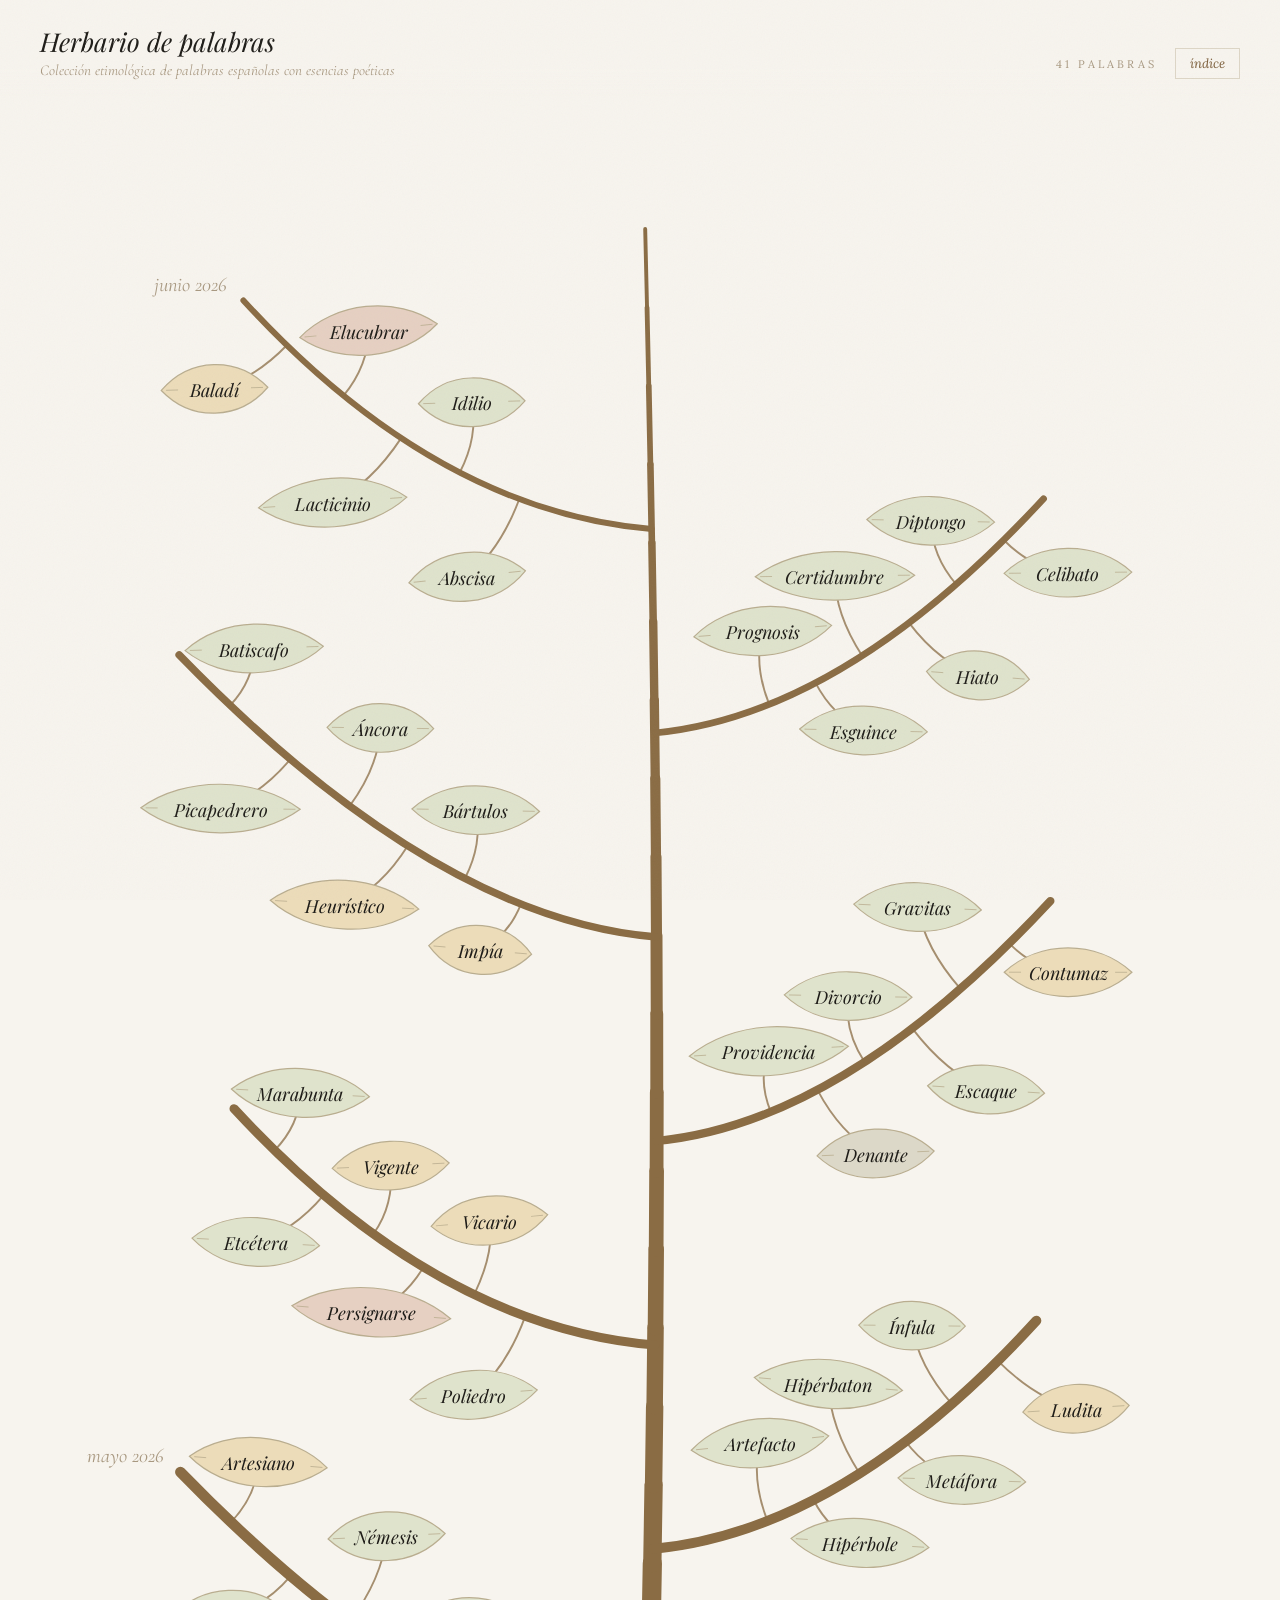
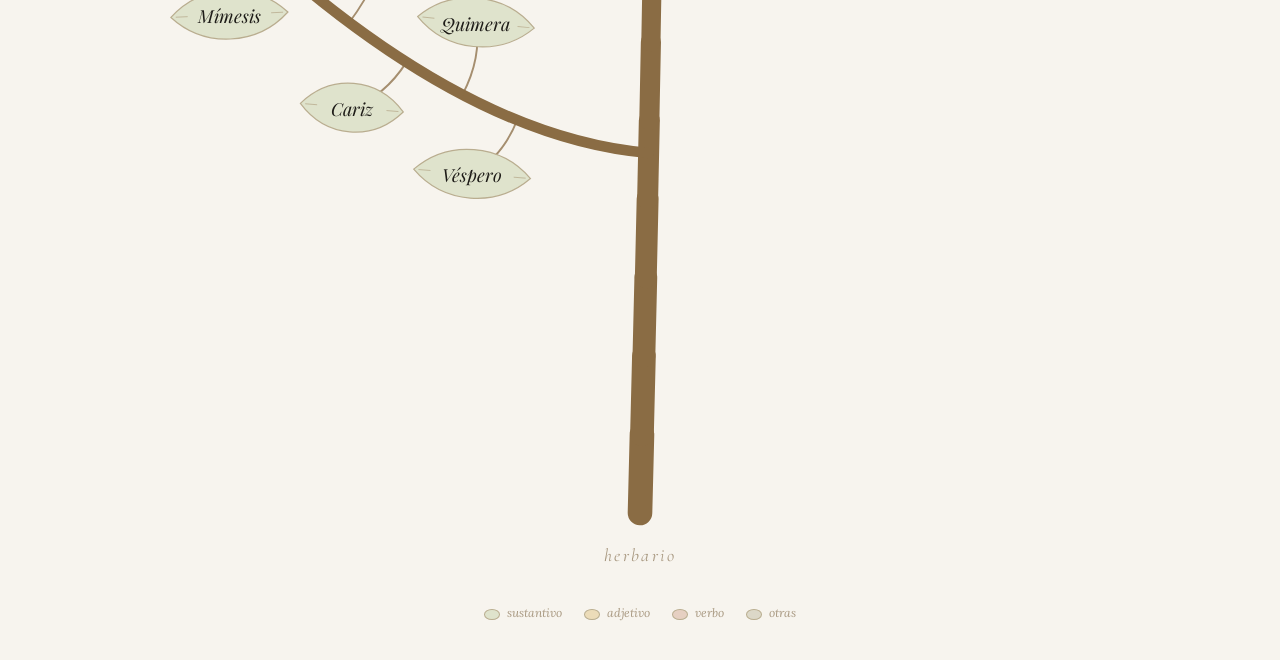
==== index.html @ 10eb58f3 "Árbol de hojas-palabra, ficha lateral, índice y revisión del contenido - Nuevo árbol SVG: ramas cron" ====
<!DOCTYPE html>
<html lang="es">
<head>
<meta charset="UTF-8">
<meta name="viewport" content="width=device-width, initial-scale=1.0">
<title>Herbario de Palabras</title>
<meta name="description" content="Colección etimológica de palabras españolas con esencias poéticas.">
<link rel="preconnect" href="https://fonts.googleapis.com">
<link href="https://fonts.googleapis.com/css2?family=Playfair+Display:ital,wght@0,400;1,400&family=Lora:ital,wght@0,400;1,400&family=Cormorant+Garamond:ital,wght@0,300;1,300;1,400&display=swap" rel="stylesheet">
<link rel="stylesheet" href="estilos.css">
</head>
<body>

<header class="cabecera">
  <div>
    <h1 class="titulo">Herbario de palabras</h1>
    <p class="subtitulo">Colección etimológica de palabras españolas con esencias poéticas</p>
  </div>
  <div class="cabecera-der">
    <span class="contador" id="contador"></span>
    <button class="btn-indice" id="btn-indice" aria-expanded="false">índice</button>
  </div>
</header>

<main id="bosque" aria-label="Árbol de palabras">
  <svg id="arbol" xmlns="http://www.w3.org/2000/svg" role="group"></svg>
</main>
<div class="leyenda" aria-hidden="true">
  <span class="sust">sustantivo</span><span class="adj">adjetivo</span><span class="verbo">verbo</span><span class="otra">otras</span>
</div>

<nav id="indice" class="indice" aria-label="Índice de palabras" hidden>
  <ul id="indice-lista"></ul>
</nav>

<aside id="ficha" class="ficha" aria-hidden="true">
  <button class="cerrar" id="cerrar" aria-label="Cerrar">✕</button>
  <div class="ficha-cuerpo">
    <div class="ficha-meta"><span id="f-cat"></span><span id="f-fecha"></span></div>
    <h2 class="ficha-palabra" id="f-palabra"></h2>
    <div class="ficha-fonetica" id="f-fonetica"></div>
    <p class="ficha-esencia" id="f-esencia"></p>
    <div class="regla"></div>
    <section id="b-significado"><h3>Significado</h3><p id="f-significado"></p></section>
    <section id="b-etimologia"><h3>Etimología</h3><p class="etim" id="f-etimologia"></p></section>
    <section id="b-aura"><h3>Aura</h3><p class="aura" id="f-aura"></p></section>
  </div>
</aside>
<div id="velo" class="velo"></div>

<script src="arbol.js"></script>
</body>
</html>
---- estilos.css ----
* { margin: 0; padding: 0; box-sizing: border-box; }

:root {
  --fondo: #f7f4ee;
  --tinta: #1e1c18;
  --cafe: #7a5c38;
  --rama: #8a6c44;
  --suave: #a89880;
  --linea: #ddd6c6;
  --panel: rgba(247, 244, 238, 0.97);
  /* hojas por categoría gramatical */
  --hoja-sust: #dfe3cc;
  --hoja-adj: #ecdcb9;
  --hoja-verbo: #e6d0c2;
  --hoja-otra: #dcd8c8;
  --borde-hoja: #b9ad8f;
}

html, body { background: var(--fondo); color: var(--tinta); font-family: 'Lora', serif; }

/* grano de papel */
body::before {
  content: ''; position: fixed; inset: 0; pointer-events: none; z-index: 999;
  background-image: url("data:image/svg+xml,%3Csvg xmlns='http://www.w3.org/2000/svg' width='300' height='300'%3E%3Cfilter id='n'%3E%3CfeTurbulence type='fractalNoise' baseFrequency='0.75' numOctaves='4' stitchTiles='stitch'/%3E%3C/filter%3E%3Crect width='100%25' height='100%25' filter='url(%23n)' opacity='0.035'/%3E%3C/svg%3E");
}

/* ── cabecera ── */
.cabecera {
  position: sticky; top: 0; z-index: 50;
  display: flex; justify-content: space-between; align-items: flex-end; gap: 16px;
  padding: 24px 40px 18px;
  background: linear-gradient(var(--fondo) 70%, transparent);
}
.titulo { font-family: 'Playfair Display', serif; font-style: italic; font-weight: 400; font-size: 26px; }
.subtitulo { font-family: 'Cormorant Garamond', serif; font-style: italic; font-size: 15px; color: var(--suave); margin-top: 2px; }
.cabecera-der { display: flex; align-items: center; gap: 18px; white-space: nowrap; }
.contador { font-size: 11px; letter-spacing: 3px; text-transform: uppercase; color: var(--suave); }
.btn-indice {
  background: none; border: 1px solid var(--linea); color: var(--cafe);
  font-family: 'Lora', serif; font-style: italic; font-size: 13px; padding: 6px 14px; cursor: pointer;
}
.btn-indice:hover, .btn-indice[aria-expanded="true"] { border-color: var(--cafe); }

/* ── árbol ── */
#bosque { overflow-x: auto; overflow-y: hidden; }
#arbol { display: block; margin: 0 auto; width: 100%; min-width: 820px; max-width: 1200px; height: auto; }

.tronco, .rama, .ramilla { fill: none; stroke: var(--rama); stroke-linecap: round; }
.ramilla { opacity: .75; }
.etiqueta-mes { font-family: 'Cormorant Garamond', serif; font-style: italic; font-size: 17px; fill: var(--suave); }
.raiz { font-family: 'Cormorant Garamond', serif; font-style: italic; font-size: 15px; fill: var(--suave); letter-spacing: 2px; }

.hoja { cursor: pointer; outline: none; }
.hoja .cuerpo { transition: transform .3s cubic-bezier(.34, 1.56, .64, 1); }
.hoja path.lamina { stroke: var(--borde-hoja); stroke-width: 1; }
.hoja .nervio { stroke: var(--borde-hoja); stroke-width: .8; fill: none; opacity: .8; }
.hoja text { font-family: 'Playfair Display', serif; font-style: italic; font-size: 15px; fill: var(--tinta); text-anchor: middle; dominant-baseline: central; pointer-events: none; }
.hoja:hover .cuerpo, .hoja:focus-visible .cuerpo { transform: scale(1.18); }
.hoja:focus-visible path.lamina, .hoja.activa path.lamina { stroke: var(--cafe); stroke-width: 1.6; }
.hoja.sust path.lamina { fill: var(--hoja-sust); }
.hoja.adj path.lamina { fill: var(--hoja-adj); }
.hoja.verbo path.lamina { fill: var(--hoja-verbo); }
.hoja.otra path.lamina { fill: var(--hoja-otra); }

.leyenda { display: flex; gap: 22px; justify-content: center; flex-wrap: wrap; padding: 8px 16px 40px; font-size: 12px; color: var(--suave); font-style: italic; }
.leyenda span::before { content: ''; display: inline-block; width: 14px; height: 9px; border-radius: 50%; margin-right: 7px; border: 1px solid var(--borde-hoja); vertical-align: middle; }
.leyenda .sust::before { background: var(--hoja-sust); }
.leyenda .adj::before { background: var(--hoja-adj); }
.leyenda .verbo::before { background: var(--hoja-verbo); }
.leyenda .otra::before { background: var(--hoja-otra); }

/* ── índice ── */
.indice {
  position: fixed; top: 84px; right: 40px; z-index: 60;
  max-height: calc(100vh - 120px); overflow-y: auto; width: 240px;
  background: var(--panel); border: 1px solid var(--linea); padding: 14px 0;
  box-shadow: 0 8px 30px rgba(60, 45, 20, .1);
}
.indice ul { list-style: none; }
.indice button {
  width: 100%; text-align: left; background: none; border: none; cursor: pointer;
  padding: 5px 22px; font-family: 'Playfair Display', serif; font-style: italic; font-size: 15px; color: var(--tinta);
}
.indice button:hover { background: rgba(122, 92, 56, .08); }

/* ── ficha (panel lateral) ── */
.ficha {
  position: fixed; top: 0; right: 0; z-index: 200;
  width: min(480px, 100vw); height: 100%; overflow-y: auto;
  background: var(--panel); border-left: 1px solid var(--linea);
  transform: translateX(100%); transition: transform .45s cubic-bezier(.77, 0, .18, 1);
}
.ficha.abierta { transform: translateX(0); }
.cerrar { position: sticky; top: 0; float: right; margin: 20px 24px 0 0; background: none; border: none; font-size: 20px; color: var(--suave); cursor: pointer; }
.cerrar:hover { color: var(--tinta); }
.ficha-cuerpo { padding: 56px 44px 64px; }
.ficha-meta { display: flex; gap: 16px; font-size: 10px; letter-spacing: 3px; text-transform: uppercase; color: var(--suave); margin-bottom: 16px; }
.ficha-palabra { font-family: 'Playfair Display', serif; font-style: italic; font-weight: 400; font-size: clamp(42px, 9vw, 58px); line-height: 1.05; letter-spacing: -1px; }
.ficha-fonetica { font-size: 13px; color: var(--suave); margin-top: 6px; }
.ficha .ficha-esencia { line-height: 1.4; font-family: 'Cormorant Garamond', serif; font-style: italic; font-size: 20px; color: var(--cafe); margin-top: 18px; }
.ficha-esencia:empty { display: none; }
.regla { width: 32px; height: 1px; background: var(--suave); margin: 30px 0; }
.ficha section { margin-bottom: 30px; }
.ficha h3 { font-weight: 400; font-size: 9px; letter-spacing: 4px; text-transform: uppercase; color: var(--cafe); margin-bottom: 10px; }
.ficha p { font-size: 15px; line-height: 1.9; }
.ficha p.etim { font-style: italic; color: #6a5840; font-size: 14.5px; }
.ficha p.aura { font-style: italic; color: #8a7a62; font-size: 14px; padding-left: 16px; border-left: 1px solid var(--suave); }

.velo { position: fixed; inset: 0; z-index: 150; background: rgba(30, 28, 24, .15); opacity: 0; pointer-events: none; transition: opacity .35s; }
.velo.visible { opacity: 1; pointer-events: auto; }

@media (max-width: 640px) {
  .cabecera { padding: 16px 16px 12px; }
  .titulo { font-size: 21px; }
  .subtitulo { font-size: 13px; }
  .contador { display: none; }
  .indice { right: 16px; left: 16px; width: auto; top: 96px; }
  .ficha-cuerpo { padding: 56px 24px 48px; }
}

@media (prefers-reduced-motion: reduce) {
  * { transition: none !important; animation: none !important; }
}

/* ── crecimiento ── */
.crece { stroke-dasharray: 1; stroke-dashoffset: 1; animation: crecer 1.1s ease forwards; }
@keyframes crecer { to { stroke-dashoffset: 0; } }
.brota { opacity: 0; animation: brotar .6s ease forwards; }
@keyframes brotar { to { opacity: 1; } }
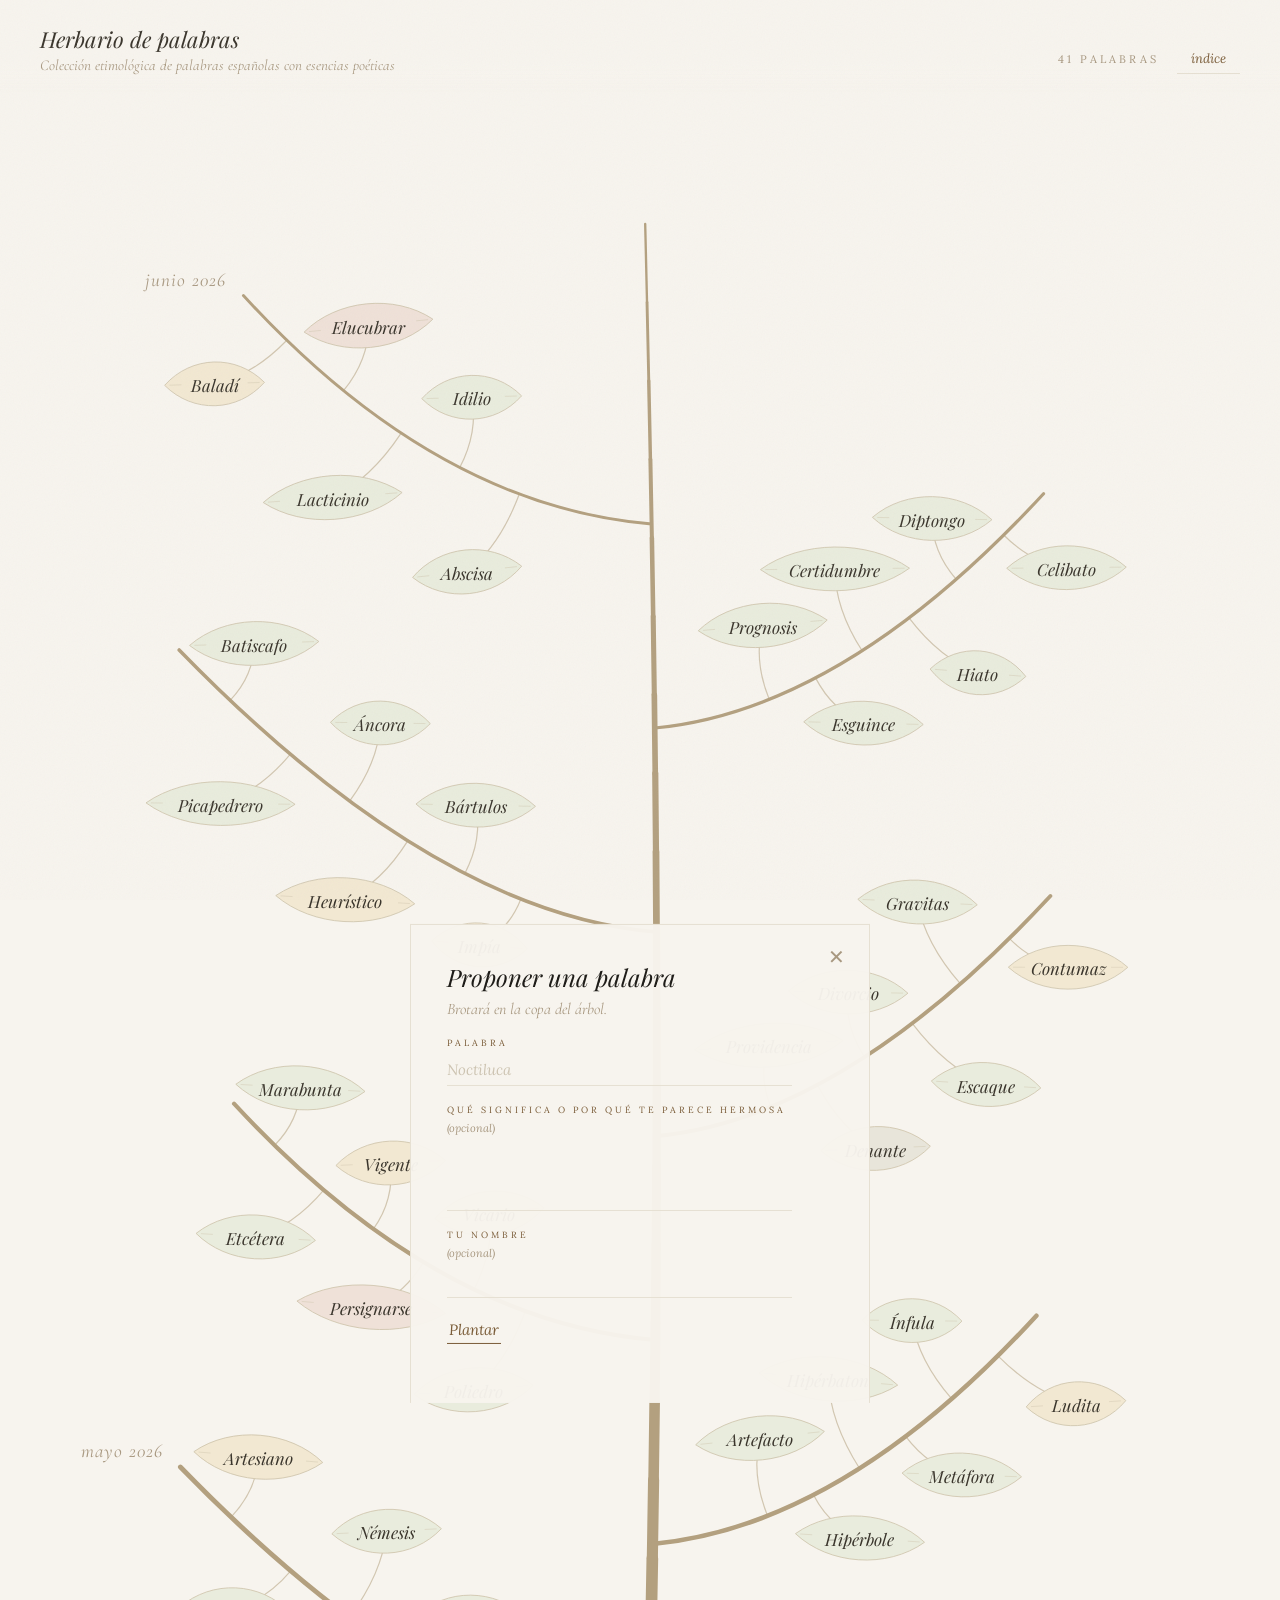
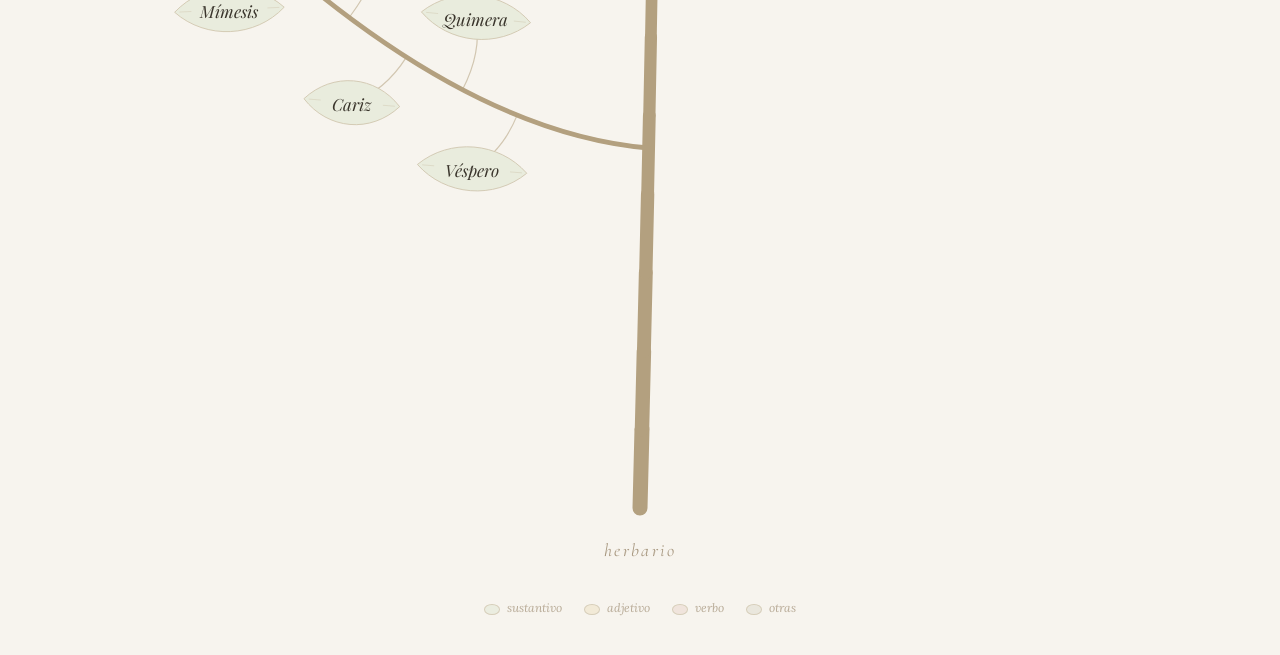
==== commit b98a684d: "Proponer palabras: formulario y brotes en la copa (buzón en Google Sheets) El botón queda oculto has" ====
--- a/index.html
+++ b/index.html
@@ -18,6 +18,7 @@
   </div>
   <div class="cabecera-der">
     <span class="contador" id="contador"></span>
+    <button class="btn-indice" id="btn-proponer">proponer una palabra</button>
     <button class="btn-indice" id="btn-indice" aria-expanded="false">índice</button>
   </div>
 </header>
@@ -43,11 +44,26 @@
     <div class="regla"></div>
     <section id="b-significado"><h3>Significado</h3><p id="f-significado"></p></section>
     <section id="b-etimologia"><h3>Etimología</h3><p class="etim" id="f-etimologia"></p></section>
+    <p class="ficha-autor" id="f-autor"></p>
     <section id="b-aura"><h3>Aura</h3><p class="aura" id="f-aura"></p></section>
   </div>
 </aside>
 <div id="velo" class="velo"></div>
 
+<aside id="proponer" class="proponer" aria-label="Proponer una palabra">
+  <button class="cerrar" id="cerrar-proponer" aria-label="Cerrar">✕</button>
+  <form id="proponer-form">
+    <h2>Proponer una palabra</h2>
+    <p class="nota">Brotará en la copa del árbol.</p>
+    <label>Palabra <input id="p-palabra" maxlength="40" required autocomplete="off" placeholder="Noctiluca"></label>
+    <label>Qué significa o por qué te parece hermosa <span>(opcional)</span><textarea id="p-significado" maxlength="400" rows="3"></textarea></label>
+    <label>Tu nombre <span>(opcional)</span><input id="p-autor" maxlength="40" autocomplete="name"></label>
+    <input id="p-web" class="trampa" tabindex="-1" autocomplete="off" aria-hidden="true">
+    <button type="submit" class="plantar">Plantar</button>
+    <p class="aviso" id="p-aviso" role="status"></p>
+  </form>
+</aside>
+
 <script src="arbol.js"></script>
 </body>
 </html>
--- a/estilos.css
+++ b/estilos.css
@@ -4,16 +4,16 @@
   --fondo: #f7f4ee;
   --tinta: #1e1c18;
   --cafe: #7a5c38;
-  --rama: #8a6c44;
+  --rama: #b3a07f;
   --suave: #a89880;
-  --linea: #ddd6c6;
+  --linea: #e6e0d2;
   --panel: rgba(247, 244, 238, 0.97);
   /* hojas por categoría gramatical */
-  --hoja-sust: #dfe3cc;
-  --hoja-adj: #ecdcb9;
-  --hoja-verbo: #e6d0c2;
-  --hoja-otra: #dcd8c8;
-  --borde-hoja: #b9ad8f;
+  --hoja-sust: #e9ecdd;
+  --hoja-adj: #f2e8d2;
+  --hoja-verbo: #efe1d8;
+  --hoja-otra: #e8e5da;
+  --borde-hoja: #cfc5ad;
 }
 
 html, body { background: var(--fondo); color: var(--tinta); font-family: 'Lora', serif; }
@@ -31,12 +31,12 @@
   padding: 24px 40px 18px;
   background: linear-gradient(var(--fondo) 70%, transparent);
 }
-.titulo { font-family: 'Playfair Display', serif; font-style: italic; font-weight: 400; font-size: 26px; }
+.titulo { font-family: 'Playfair Display', serif; font-style: italic; font-weight: 400; font-size: 22px; color: #3a352c; }
 .subtitulo { font-family: 'Cormorant Garamond', serif; font-style: italic; font-size: 15px; color: var(--suave); margin-top: 2px; }
 .cabecera-der { display: flex; align-items: center; gap: 18px; white-space: nowrap; }
 .contador { font-size: 11px; letter-spacing: 3px; text-transform: uppercase; color: var(--suave); }
 .btn-indice {
-  background: none; border: 1px solid var(--linea); color: var(--cafe);
+  background: none; border: none; border-bottom: 1px solid var(--linea); color: var(--cafe);
   font-family: 'Lora', serif; font-style: italic; font-size: 13px; padding: 6px 14px; cursor: pointer;
 }
 .btn-indice:hover, .btn-indice[aria-expanded="true"] { border-color: var(--cafe); }
@@ -46,23 +46,23 @@
 #arbol { display: block; margin: 0 auto; width: 100%; min-width: 820px; max-width: 1200px; height: auto; }
 
 .tronco, .rama, .ramilla { fill: none; stroke: var(--rama); stroke-linecap: round; }
-.ramilla { opacity: .75; }
-.etiqueta-mes { font-family: 'Cormorant Garamond', serif; font-style: italic; font-size: 17px; fill: var(--suave); }
+.ramilla { opacity: .55; }
+.etiqueta-mes { font-family: 'Cormorant Garamond', serif; font-style: italic; font-size: 16px; letter-spacing: 1px; fill: var(--suave); }
 .raiz { font-family: 'Cormorant Garamond', serif; font-style: italic; font-size: 15px; fill: var(--suave); letter-spacing: 2px; }
 
 .hoja { cursor: pointer; outline: none; }
 .hoja .cuerpo { transition: transform .3s cubic-bezier(.34, 1.56, .64, 1); }
-.hoja path.lamina { stroke: var(--borde-hoja); stroke-width: 1; }
-.hoja .nervio { stroke: var(--borde-hoja); stroke-width: .8; fill: none; opacity: .8; }
-.hoja text { font-family: 'Playfair Display', serif; font-style: italic; font-size: 15px; fill: var(--tinta); text-anchor: middle; dominant-baseline: central; pointer-events: none; }
-.hoja:hover .cuerpo, .hoja:focus-visible .cuerpo { transform: scale(1.18); }
+.hoja path.lamina { stroke: var(--borde-hoja); stroke-width: .7; }
+.hoja .nervio { stroke: var(--borde-hoja); stroke-width: .6; fill: none; opacity: .6; }
+.hoja text { font-family: 'Playfair Display', serif; font-style: italic; font-size: 14px; fill: #3a352c; text-anchor: middle; dominant-baseline: central; pointer-events: none; }
+.hoja:hover .cuerpo, .hoja:focus-visible .cuerpo { transform: scale(1.1); }
 .hoja:focus-visible path.lamina, .hoja.activa path.lamina { stroke: var(--cafe); stroke-width: 1.6; }
 .hoja.sust path.lamina { fill: var(--hoja-sust); }
 .hoja.adj path.lamina { fill: var(--hoja-adj); }
 .hoja.verbo path.lamina { fill: var(--hoja-verbo); }
 .hoja.otra path.lamina { fill: var(--hoja-otra); }
 
-.leyenda { display: flex; gap: 22px; justify-content: center; flex-wrap: wrap; padding: 8px 16px 40px; font-size: 12px; color: var(--suave); font-style: italic; }
+.leyenda { opacity: .8; display: flex; gap: 22px; justify-content: center; flex-wrap: wrap; padding: 8px 16px 40px; font-size: 12px; color: var(--suave); font-style: italic; }
 .leyenda span::before { content: ''; display: inline-block; width: 14px; height: 9px; border-radius: 50%; margin-right: 7px; border: 1px solid var(--borde-hoja); vertical-align: middle; }
 .leyenda .sust::before { background: var(--hoja-sust); }
 .leyenda .adj::before { background: var(--hoja-adj); }
@@ -74,7 +74,7 @@
   position: fixed; top: 84px; right: 40px; z-index: 60;
   max-height: calc(100vh - 120px); overflow-y: auto; width: 240px;
   background: var(--panel); border: 1px solid var(--linea); padding: 14px 0;
-  box-shadow: 0 8px 30px rgba(60, 45, 20, .1);
+  box-shadow: 0 6px 24px rgba(60, 45, 20, .06);
 }
 .indice ul { list-style: none; }
 .indice button {
@@ -106,7 +106,7 @@
 .ficha p.etim { font-style: italic; color: #6a5840; font-size: 14.5px; }
 .ficha p.aura { font-style: italic; color: #8a7a62; font-size: 14px; padding-left: 16px; border-left: 1px solid var(--suave); }
 
-.velo { position: fixed; inset: 0; z-index: 150; background: rgba(30, 28, 24, .15); opacity: 0; pointer-events: none; transition: opacity .35s; }
+.velo { position: fixed; inset: 0; z-index: 150; background: rgba(30, 28, 24, .06); opacity: 0; pointer-events: none; transition: opacity .35s; }
 .velo.visible { opacity: 1; pointer-events: auto; }
 
 @media (max-width: 640px) {
@@ -127,3 +127,35 @@
 @keyframes crecer { to { stroke-dashoffset: 0; } }
 .brota { opacity: 0; animation: brotar .6s ease forwards; }
 @keyframes brotar { to { opacity: 1; } }
+
+/* ── brotes propuestos ── */
+.hoja.brote path.lamina { fill: rgba(247, 244, 238, .9); stroke-dasharray: 3 3; }
+.hoja.brote text { fill: #8a7a62; font-size: 13px; }
+.indice .es-brote { color: #8a7a62; }
+.indice .es-brote::after { content: ' · brote'; font-size: 11px; color: var(--suave); }
+.ficha .ficha-autor { font-size: 12px; font-style: italic; color: var(--suave); margin: -12px 0 28px; }
+.ficha .ficha-autor:empty { display: none; }
+
+/* ── proponer ── */
+.proponer {
+  position: fixed; left: 50%; bottom: 0; z-index: 210; width: min(460px, 100vw);
+  background: var(--panel); border: 1px solid var(--linea); border-bottom: none;
+  transform: translate(-50%, 105%); transition: transform .45s cubic-bezier(.77, 0, .18, 1);
+}
+.proponer.abierta { transform: translate(-50%, 0); }
+.proponer form { padding: 36px 36px 28px; display: flex; flex-direction: column; gap: 18px; }
+.proponer h2 { font-family: 'Playfair Display', serif; font-style: italic; font-weight: 400; font-size: 24px; }
+.proponer .nota { font-family: 'Cormorant Garamond', serif; font-style: italic; color: var(--suave); margin-top: -12px; }
+.proponer label { display: flex; flex-direction: column; gap: 6px; font-size: 9px; letter-spacing: 3px; text-transform: uppercase; color: var(--cafe); }
+.proponer label span { text-transform: none; letter-spacing: 0; font-style: italic; color: var(--suave); font-size: 11px; }
+.proponer input, .proponer textarea {
+  background: transparent; border: none; border-bottom: 1px solid var(--linea); padding: 6px 0;
+  font-family: 'Lora', serif; font-size: 15px; color: var(--tinta); outline: none; resize: none;
+}
+.proponer input:focus, .proponer textarea:focus { border-color: var(--cafe); }
+.proponer input::placeholder { color: #cdc4b2; font-style: italic; }
+.proponer .trampa { position: absolute; left: -9999px; }
+.plantar { align-self: flex-start; background: none; border: none; border-bottom: 1px solid var(--cafe); color: var(--cafe); font-family: 'Lora', serif; font-style: italic; font-size: 15px; padding: 4px 2px; cursor: pointer; }
+.plantar:disabled { opacity: .5; }
+.aviso { font-size: 13px; font-style: italic; color: var(--cafe); min-height: 1em; }
+@media (max-width: 640px) { .cabecera-der { gap: 12px; } }
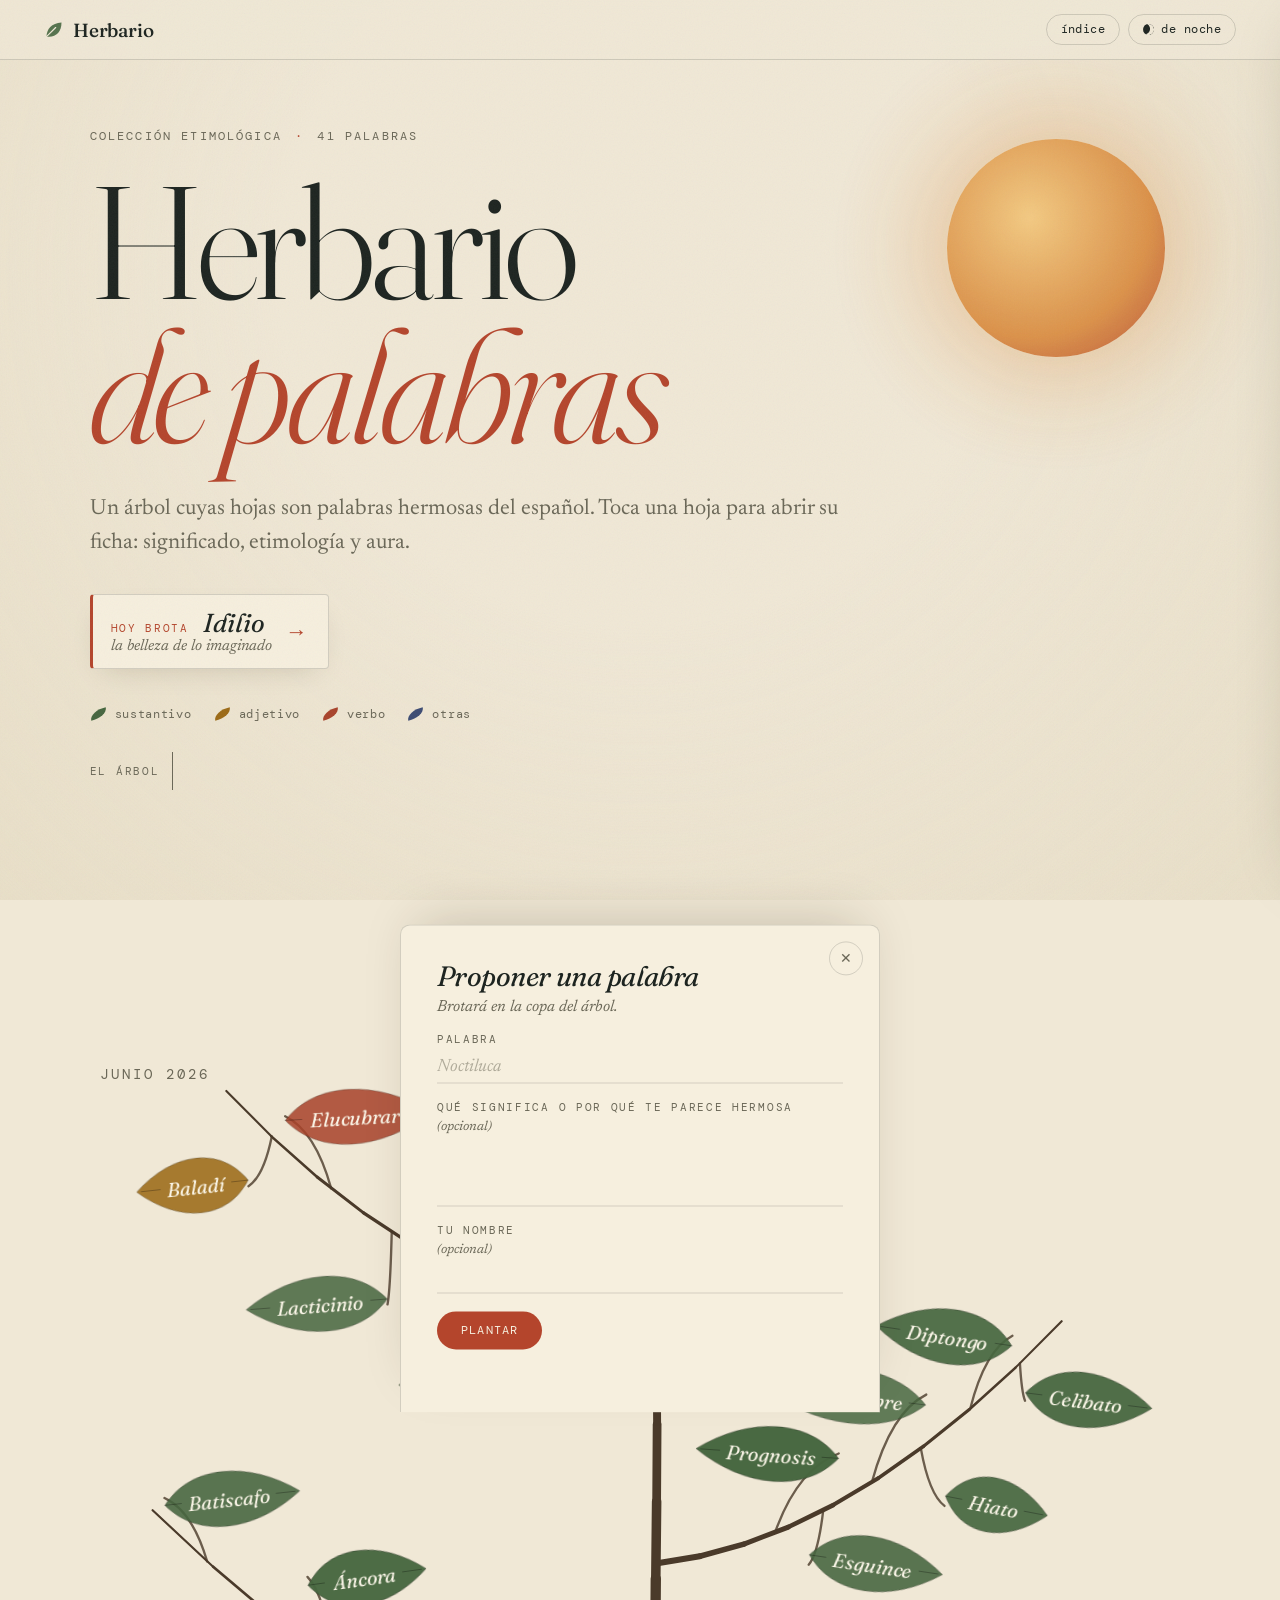
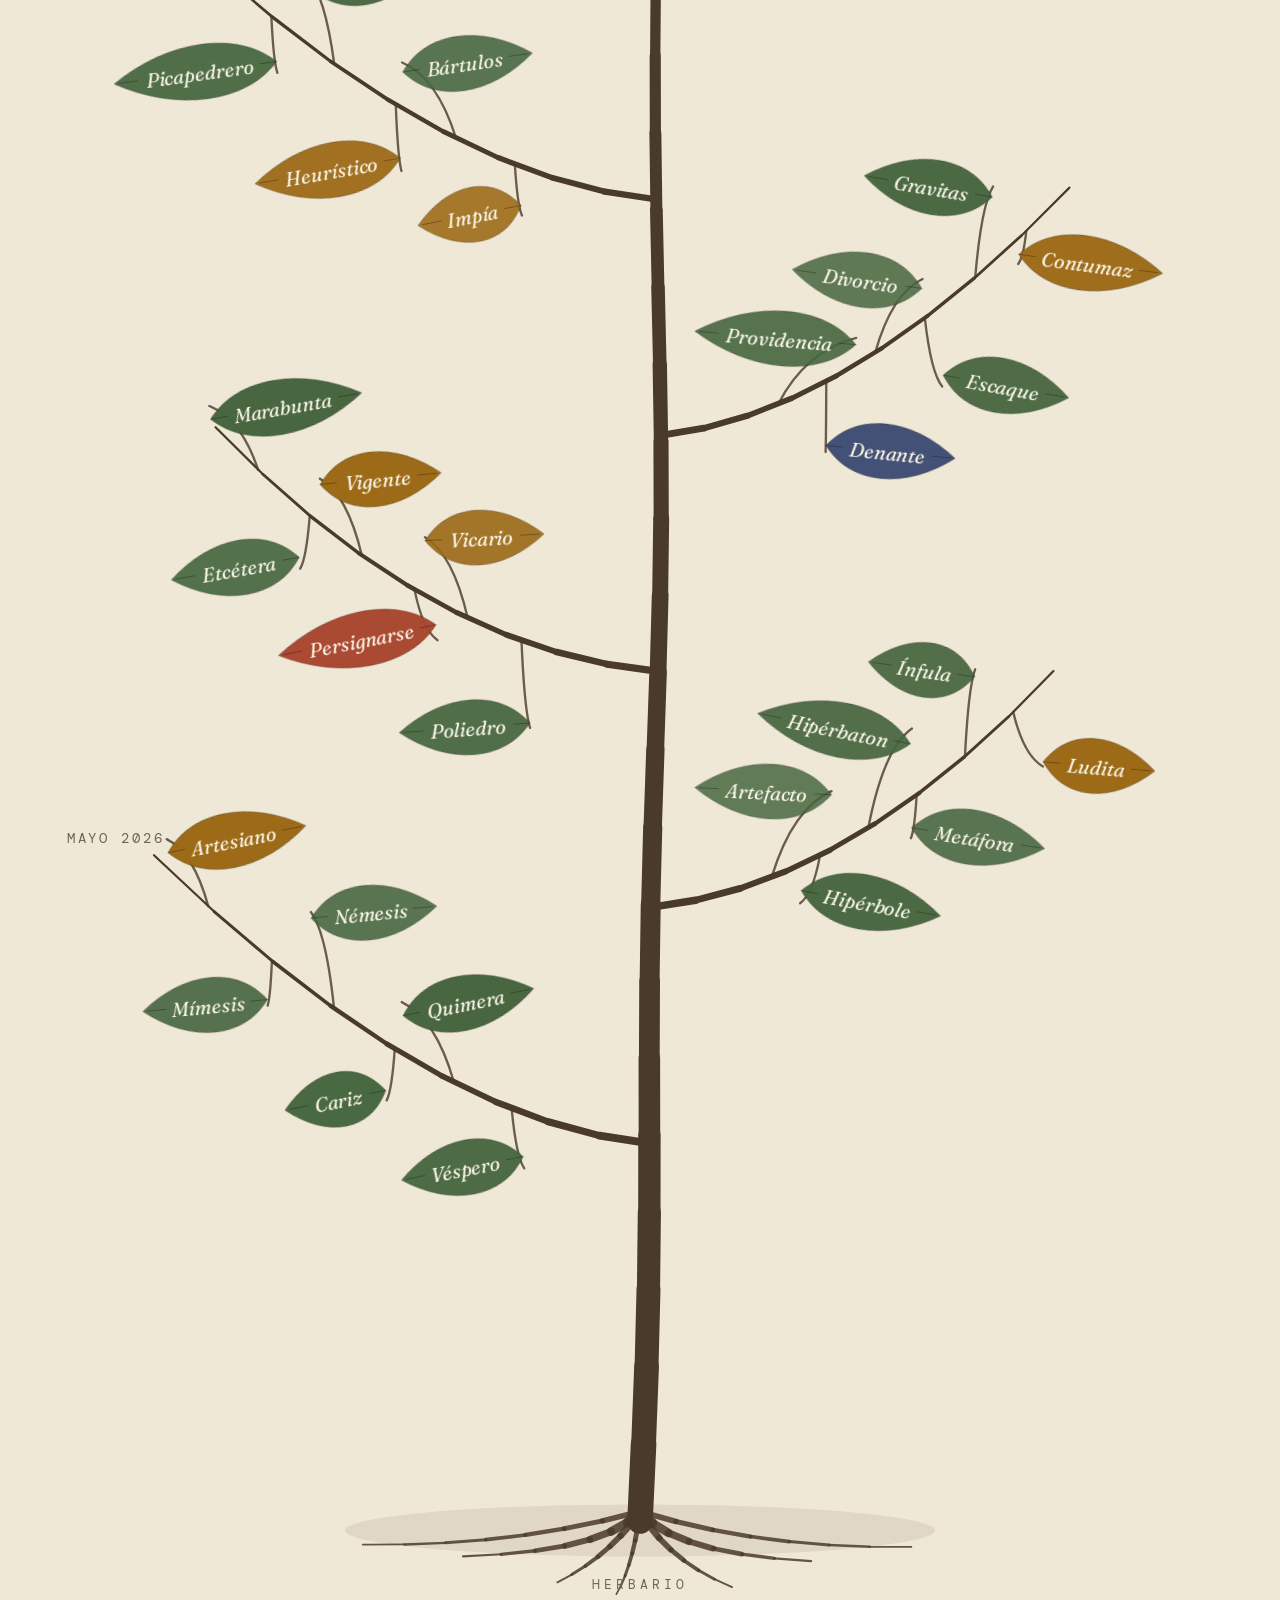
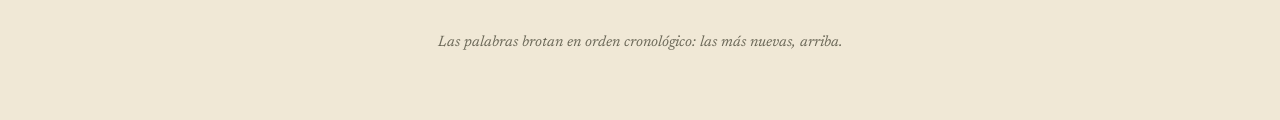
==== commit e782b54a: "Rediseño: pliego de herbario con modo día y noche - Portada con título editorial, palabra que brota " ====
--- a/index.html
+++ b/index.html
@@ -5,47 +5,83 @@
 <meta name="viewport" content="width=device-width, initial-scale=1.0">
 <title>Herbario de Palabras</title>
 <meta name="description" content="Colección etimológica de palabras españolas con esencias poéticas.">
+<meta property="og:title" content="Herbario de palabras">
+<meta property="og:description" content="Un árbol cuyas hojas son palabras hermosas del español. Toca una hoja y descubre su etimología.">
+<script>
+  // el tema se fija antes de pintar, para que no parpadee
+  (function () {
+    var t = null;
+    try { t = localStorage.getItem('herbario-tema'); } catch (e) {}
+    if (!t) t = window.matchMedia && matchMedia('(prefers-color-scheme: dark)').matches ? 'noche' : 'dia';
+    document.documentElement.setAttribute('data-tema', t);
+  })();
+</script>
 <link rel="preconnect" href="https://fonts.googleapis.com">
-<link href="https://fonts.googleapis.com/css2?family=Playfair+Display:ital,wght@0,400;1,400&family=Lora:ital,wght@0,400;1,400&family=Cormorant+Garamond:ital,wght@0,300;1,300;1,400&display=swap" rel="stylesheet">
+<link rel="preconnect" href="https://fonts.gstatic.com" crossorigin>
+<link href="https://fonts.googleapis.com/css2?family=DM+Mono:wght@400;500&family=Fraunces:ital,opsz,wght@0,9..144,300..700;1,9..144,300..700&family=Newsreader:ital,opsz,wght@0,6..72,400;0,6..72,500;1,6..72,400&display=swap" rel="stylesheet">
 <link rel="stylesheet" href="estilos.css">
 </head>
 <body>
 
-<header class="cabecera">
-  <div>
-    <h1 class="titulo">Herbario de palabras</h1>
-    <p class="subtitulo">Colección etimológica de palabras españolas con esencias poéticas</p>
+<header class="barra">
+  <a class="marca" href="#" aria-label="Herbario de palabras, inicio">
+    <svg viewBox="0 0 24 24" width="20" height="20" aria-hidden="true"><path d="M3 20C3 11 9 4 21 3c0 11-6 17-15 17" fill="currentColor" opacity=".9"/><path d="M3 20L14 9" stroke="var(--fondo)" stroke-width="1.4" fill="none" stroke-linecap="round"/></svg>
+    <span>Herbario</span>
+  </a>
+  <nav class="acciones">
+    <button class="boton" id="btn-proponer">proponer una palabra</button>
+    <button class="boton" id="btn-indice" aria-expanded="false" aria-controls="indice">índice</button>
+    <button class="boton boton-tema" id="btn-tema" aria-label="Cambiar entre día y noche"><span id="tema-icono" aria-hidden="true"></span><span id="tema-texto"></span></button>
+  </nav>
+</header>
+
+<section class="portada">
+  <div class="astro" aria-hidden="true"></div>
+  <p class="sobre">Colección etimológica <span class="punto-sep">·</span> <span id="contador"></span></p>
+  <h1 class="titulo">Herbario<br><em>de palabras</em></h1>
+  <p class="bajada">Un árbol cuyas hojas son palabras hermosas del español. Toca una hoja para abrir su ficha: significado, etimología y aura.</p>
+  <button class="hoy" id="hoy" hidden>
+    <span class="hoy-etq">Hoy brota</span>
+    <span class="hoy-palabra" id="hoy-palabra"></span>
+    <span class="hoy-esencia" id="hoy-esencia"></span>
+    <span class="hoy-flecha" aria-hidden="true">→</span>
+  </button>
+  <div class="leyenda" aria-hidden="true">
+    <span class="sust">sustantivo</span><span class="adj">adjetivo</span><span class="verbo">verbo</span><span class="otra">otras</span>
   </div>
-  <div class="cabecera-der">
-    <span class="contador" id="contador"></span>
-    <button class="btn-indice" id="btn-proponer">proponer una palabra</button>
-    <button class="btn-indice" id="btn-indice" aria-expanded="false">índice</button>
-  </div>
-</header>
+  <a class="bajar" href="#bosque" aria-label="Ir al árbol"><span>el árbol</span><i></i></a>
+</section>
 
 <main id="bosque" aria-label="Árbol de palabras">
   <svg id="arbol" xmlns="http://www.w3.org/2000/svg" role="group"></svg>
 </main>
-<div class="leyenda" aria-hidden="true">
-  <span class="sust">sustantivo</span><span class="adj">adjetivo</span><span class="verbo">verbo</span><span class="otra">otras</span>
-</div>
+<p class="pie">Las palabras brotan en orden cronológico: las más nuevas, arriba.</p>
 
 <nav id="indice" class="indice" aria-label="Índice de palabras" hidden>
+  <input id="indice-buscar" type="search" placeholder="buscar una palabra…" autocomplete="off" aria-label="Buscar en el índice">
   <ul id="indice-lista"></ul>
 </nav>
 
-<aside id="ficha" class="ficha" aria-hidden="true">
-  <button class="cerrar" id="cerrar" aria-label="Cerrar">✕</button>
+<aside id="ficha" class="ficha" aria-hidden="true" aria-labelledby="f-palabra">
+  <div class="ficha-barra">
+    <span class="ejemplar" id="f-num"></span>
+    <button class="cerrar" id="cerrar" aria-label="Cerrar">✕</button>
+  </div>
   <div class="ficha-cuerpo">
-    <div class="ficha-meta"><span id="f-cat"></span><span id="f-fecha"></span></div>
+    <div class="ficha-meta"><span class="chip"><i class="chip-punto"></i><span id="f-cat"></span></span></div>
     <h2 class="ficha-palabra" id="f-palabra"></h2>
     <div class="ficha-fonetica" id="f-fonetica"></div>
     <p class="ficha-esencia" id="f-esencia"></p>
     <div class="regla"></div>
     <section id="b-significado"><h3>Significado</h3><p id="f-significado"></p></section>
     <section id="b-etimologia"><h3>Etimología</h3><p class="etim" id="f-etimologia"></p></section>
+    <section id="b-aura"><h3>Aura</h3><p class="aura" id="f-aura"></p></section>
     <p class="ficha-autor" id="f-autor"></p>
-    <section id="b-aura"><h3>Aura</h3><p class="aura" id="f-aura"></p></section>
+    <p class="recolecta" id="f-fecha"></p>
+  </div>
+  <div class="ficha-nav">
+    <button id="ant" class="nav-btn">← anterior</button>
+    <button id="sig" class="nav-btn">siguiente →</button>
   </div>
 </aside>
 <div id="velo" class="velo"></div>
--- a/estilos.css
+++ b/estilos.css
@@ -1,161 +1,321 @@
 * { margin: 0; padding: 0; box-sizing: border-box; }
 
+/* ── paleta: día (papel de herbario) ── */
 :root {
-  --fondo: #f7f4ee;
-  --tinta: #1e1c18;
-  --cafe: #7a5c38;
-  --rama: #b3a07f;
-  --suave: #a89880;
-  --linea: #e6e0d2;
-  --panel: rgba(247, 244, 238, 0.97);
+  --fondo: #f0e8d6;
+  --fondo-2: #e6dcc3;
+  --tinta: #1d2420;
+  --suave: #6a6757;
+  --linea: rgba(29, 36, 32, .16);
+  --acento: #b4452c;
+  --rama: #4a3a2a;
+  --panel: #f6efde;
+  --barra: rgba(240, 232, 214, .82);
+  --velo: rgba(20, 24, 20, .38);
+  --sombra: rgba(50, 36, 14, .22);
+  --grano: .05;
   /* hojas por categoría gramatical */
-  --hoja-sust: #e9ecdd;
-  --hoja-adj: #f2e8d2;
-  --hoja-verbo: #efe1d8;
-  --hoja-otra: #e8e5da;
-  --borde-hoja: #cfc5ad;
-}
-
-html, body { background: var(--fondo); color: var(--tinta); font-family: 'Lora', serif; }
-
-/* grano de papel */
+  --h-sust: #46663f;
+  --h-adj: #9c6a16;
+  --h-verbo: #a8432b;
+  --h-otra: #3d4c73;
+  --h-texto: #fbf6e8;
+  --vena: rgba(0, 0, 0, .28);
+  --astro: radial-gradient(circle at 38% 36%, #f3c77a, #d98a3d 62%, #b4452c);
+  --astro-brillo: rgba(217, 138, 61, .35);
+  --luciernaga: none;
+  --font-display: 'Fraunces', Georgia, serif;
+  --font-texto: 'Newsreader', Georgia, serif;
+  --font-mono: 'DM Mono', ui-monospace, Menlo, monospace;
+}
+
+/* ── paleta: noche ── */
+:root[data-tema="noche"] {
+  --fondo: #0d130f;
+  --fondo-2: #172219;
+  --tinta: #ece4d0;
+  --suave: #a39f8a;
+  --linea: rgba(236, 228, 208, .16);
+  --acento: #f0a35a;
+  --rama: #9a845f;
+  --panel: #131b15;
+  --barra: rgba(13, 19, 15, .8);
+  --velo: rgba(3, 6, 4, .6);
+  --sombra: rgba(0, 0, 0, .55);
+  --grano: .07;
+  --h-sust: #8db57e;
+  --h-adj: #e3b351;
+  --h-verbo: #ee9070;
+  --h-otra: #95a9dc;
+  --h-texto: #0f1511;
+  --vena: rgba(0, 0, 0, .3);
+  --astro: radial-gradient(circle at 38% 36%, #fffaf0, #efe3c0 65%, #d8caa0);
+  --astro-brillo: rgba(240, 230, 190, .28);
+  --luciernaga: block;
+}
+
+html { scroll-behavior: smooth; }
+html, body { background: var(--fondo); color: var(--tinta); font-family: var(--font-texto); }
+body { min-height: 100vh; overflow-x: hidden; transition: background .5s, color .5s; }
+
+/* grano de papel y viñeta */
 body::before {
   content: ''; position: fixed; inset: 0; pointer-events: none; z-index: 999;
-  background-image: url("data:image/svg+xml,%3Csvg xmlns='http://www.w3.org/2000/svg' width='300' height='300'%3E%3Cfilter id='n'%3E%3CfeTurbulence type='fractalNoise' baseFrequency='0.75' numOctaves='4' stitchTiles='stitch'/%3E%3C/filter%3E%3Crect width='100%25' height='100%25' filter='url(%23n)' opacity='0.035'/%3E%3C/svg%3E");
-}
-
-/* ── cabecera ── */
-.cabecera {
-  position: sticky; top: 0; z-index: 50;
-  display: flex; justify-content: space-between; align-items: flex-end; gap: 16px;
-  padding: 24px 40px 18px;
-  background: linear-gradient(var(--fondo) 70%, transparent);
-}
-.titulo { font-family: 'Playfair Display', serif; font-style: italic; font-weight: 400; font-size: 22px; color: #3a352c; }
-.subtitulo { font-family: 'Cormorant Garamond', serif; font-style: italic; font-size: 15px; color: var(--suave); margin-top: 2px; }
-.cabecera-der { display: flex; align-items: center; gap: 18px; white-space: nowrap; }
-.contador { font-size: 11px; letter-spacing: 3px; text-transform: uppercase; color: var(--suave); }
-.btn-indice {
-  background: none; border: none; border-bottom: 1px solid var(--linea); color: var(--cafe);
-  font-family: 'Lora', serif; font-style: italic; font-size: 13px; padding: 6px 14px; cursor: pointer;
-}
-.btn-indice:hover, .btn-indice[aria-expanded="true"] { border-color: var(--cafe); }
+  background-image: url("data:image/svg+xml,%3Csvg xmlns='http://www.w3.org/2000/svg' width='300' height='300'%3E%3Cfilter id='n'%3E%3CfeTurbulence type='fractalNoise' baseFrequency='0.75' numOctaves='4' stitchTiles='stitch'/%3E%3C/filter%3E%3Crect width='100%25' height='100%25' filter='url(%23n)' opacity='1'/%3E%3C/svg%3E");
+  opacity: var(--grano);
+}
+body::after {
+  content: ''; position: fixed; inset: 0; pointer-events: none; z-index: 0;
+  background: radial-gradient(ellipse at 50% 30%, transparent 40%, var(--fondo-2) 120%);
+}
+
+/* ── barra superior ── */
+.barra {
+  position: fixed; top: 0; left: 0; right: 0; z-index: 50;
+  display: flex; justify-content: space-between; align-items: center; gap: 16px;
+  padding: 14px clamp(16px, 4vw, 44px);
+  background: var(--barra); backdrop-filter: blur(10px); -webkit-backdrop-filter: blur(10px);
+  border-bottom: 1px solid var(--linea);
+}
+.marca { display: inline-flex; align-items: center; gap: 9px; color: var(--tinta); text-decoration: none; font-family: var(--font-display); font-size: 19px; font-weight: 500; letter-spacing: -.01em; }
+.marca svg { color: var(--h-sust); }
+.acciones { display: flex; align-items: center; gap: 8px; }
+.boton {
+  background: none; border: 1px solid var(--linea); border-radius: 999px; color: var(--tinta);
+  font-family: var(--font-mono); font-size: 11.5px; letter-spacing: .04em; padding: 7px 14px; cursor: pointer;
+  transition: border-color .2s, background .2s, color .2s; white-space: nowrap;
+}
+.boton:hover, .boton[aria-expanded="true"] { border-color: var(--acento); color: var(--acento); }
+.boton:focus-visible, .nav-btn:focus-visible, .hoy:focus-visible, .bajar:focus-visible { outline: 2px solid var(--acento); outline-offset: 3px; }
+.boton-tema { display: inline-flex; align-items: center; gap: 7px; }
+#tema-icono { display: inline-block; width: 11px; height: 11px; border-radius: 50%; background: currentColor; box-shadow: inset -3.5px -2px 0 0 var(--fondo); transform: rotate(-20deg); }
+:root[data-tema="noche"] #tema-icono { box-shadow: none; background: radial-gradient(circle, currentColor 40%, transparent 42%); box-shadow: 0 0 0 1.5px currentColor; }
+
+/* ── portada ── */
+.portada {
+  position: relative; z-index: 1;
+  min-height: min(92vh, 820px); display: flex; flex-direction: column; justify-content: center;
+  padding: 120px clamp(20px, 7vw, 110px) 90px;
+  overflow: hidden;
+}
+.astro {
+  position: absolute; top: 17%; right: clamp(-60px, 9vw, 160px); width: clamp(110px, 17vw, 230px); aspect-ratio: 1;
+  border-radius: 50%; background: var(--astro);
+  box-shadow: 0 0 90px 30px var(--astro-brillo);
+  opacity: .92; animation: sube 2.2s cubic-bezier(.2, .7, .2, 1) both;
+}
+.sobre { font-family: var(--font-mono); font-size: 12px; letter-spacing: .18em; text-transform: uppercase; color: var(--suave); margin-bottom: 26px; }
+.punto-sep { color: var(--acento); margin: 0 4px; }
+.titulo {
+  font-family: var(--font-display); font-weight: 300; font-size: clamp(58px, 12.5vw, 168px);
+  line-height: .9; letter-spacing: -.035em; color: var(--tinta); text-wrap: balance;
+}
+.titulo em { font-style: italic; font-weight: 300; color: var(--acento); letter-spacing: -.03em; }
+.bajada { margin-top: 34px; max-width: 34em; font-size: clamp(18px, 2vw, 22px); line-height: 1.55; color: var(--suave); }
+
+.hoy {
+  margin-top: 34px; align-self: flex-start; max-width: 100%;
+  display: grid; grid-template-columns: auto 1fr auto; align-items: baseline; column-gap: 14px; row-gap: 2px;
+  background: var(--panel); color: var(--tinta); text-align: left; cursor: pointer; font-family: var(--font-texto);
+  border: 1px solid var(--linea); border-left: 3px solid var(--acento); border-radius: 4px;
+  padding: 14px 20px 14px 18px; box-shadow: 0 10px 30px -14px var(--sombra);
+  transition: transform .25s, box-shadow .25s;
+}
+.hoy:hover { transform: translateY(-3px); box-shadow: 0 16px 34px -14px var(--sombra); }
+.hoy-etq { grid-row: 1; font-family: var(--font-mono); font-size: 10.5px; letter-spacing: .16em; text-transform: uppercase; color: var(--acento); }
+.hoy-palabra { grid-row: 1; font-family: var(--font-display); font-style: italic; font-size: 26px; line-height: 1.1; }
+.hoy-esencia { grid-column: 1 / 3; grid-row: 2; font-size: 15.5px; font-style: italic; color: var(--suave); }
+.hoy-esencia:empty { display: none; }
+.hoy-flecha { grid-row: 1 / 3; grid-column: 3; align-self: center; font-size: 22px; color: var(--acento); transition: transform .25s; }
+.hoy:hover .hoy-flecha { transform: translateX(5px); }
+
+.leyenda { display: flex; gap: 8px 22px; flex-wrap: wrap; margin-top: 38px; font-family: var(--font-mono); font-size: 11.5px; letter-spacing: .06em; color: var(--suave); }
+.leyenda span::before { content: ''; display: inline-block; width: 17px; height: 10px; border-radius: 100% 0 100% 0 / 100% 0 100% 0; margin-right: 8px; vertical-align: -1px; transform: rotate(-12deg); }
+.leyenda .sust::before { background: var(--h-sust); }
+.leyenda .adj::before { background: var(--h-adj); }
+.leyenda .verbo::before { background: var(--h-verbo); }
+.leyenda .otra::before { background: var(--h-otra); }
+
+.bajar { position: absolute; left: clamp(20px, 7vw, 110px); bottom: 30px; display: inline-flex; align-items: center; gap: 12px; color: var(--suave); text-decoration: none; font-family: var(--font-mono); font-size: 11px; letter-spacing: .16em; text-transform: uppercase; }
+.bajar i { width: 1px; height: 38px; background: currentColor; transform-origin: top; animation: gota 2.4s ease-in-out infinite; }
+.bajar:hover { color: var(--acento); }
+@keyframes gota { 0% { transform: scaleY(0); opacity: 0; } 40% { opacity: 1; } 100% { transform: scaleY(1); opacity: 0; } }
+@keyframes sube { from { transform: translateY(70px); opacity: 0; } to { transform: none; opacity: .92; } }
+
+.portada > :not(.astro):not(.bajar) { animation: aparece .9s cubic-bezier(.2, .7, .2, 1) both; }
+.portada > .titulo { animation-delay: .08s; }
+.portada > .bajada { animation-delay: .2s; }
+.portada > .hoy { animation-delay: .3s; }
+.portada > .leyenda { animation-delay: .4s; }
+@keyframes aparece { from { opacity: 0; transform: translateY(18px); } to { opacity: 1; transform: none; } }
 
 /* ── árbol ── */
-#bosque { overflow-x: auto; overflow-y: hidden; }
-#arbol { display: block; margin: 0 auto; width: 100%; min-width: 820px; max-width: 1200px; height: auto; }
-
-.tronco, .rama, .ramilla { fill: none; stroke: var(--rama); stroke-linecap: round; }
-.ramilla { opacity: .55; }
-.etiqueta-mes { font-family: 'Cormorant Garamond', serif; font-style: italic; font-size: 16px; letter-spacing: 1px; fill: var(--suave); }
-.raiz { font-family: 'Cormorant Garamond', serif; font-style: italic; font-size: 15px; fill: var(--suave); letter-spacing: 2px; }
+#bosque { position: relative; z-index: 1; overflow-x: auto; overflow-y: hidden; scrollbar-width: none; }
+#bosque::-webkit-scrollbar { display: none; }
+#arbol { display: block; margin: 0 auto; width: 100%; min-width: 760px; max-width: 1180px; height: auto; overflow: visible; }
+
+.tronco, .rama { fill: none; stroke: var(--rama); stroke-linecap: round; }
+.ramilla { fill: none; stroke: var(--rama); stroke-linecap: round; opacity: .8; }
+.raiz-trazo { fill: none; stroke: var(--rama); stroke-linecap: round; opacity: .85; }
+.suelo { fill: var(--rama); opacity: .09; }
+.etiqueta-mes { font-family: var(--font-mono); font-size: 11.5px; letter-spacing: .22em; fill: var(--suave); }
+.raiz { font-family: var(--font-mono); font-size: 11px; letter-spacing: .3em; fill: var(--suave); text-transform: uppercase; }
 
 .hoja { cursor: pointer; outline: none; }
-.hoja .cuerpo { transition: transform .3s cubic-bezier(.34, 1.56, .64, 1); }
-.hoja path.lamina { stroke: var(--borde-hoja); stroke-width: .7; }
-.hoja .nervio { stroke: var(--borde-hoja); stroke-width: .6; fill: none; opacity: .6; }
-.hoja text { font-family: 'Playfair Display', serif; font-style: italic; font-size: 14px; fill: #3a352c; text-anchor: middle; dominant-baseline: central; pointer-events: none; }
-.hoja:hover .cuerpo, .hoja:focus-visible .cuerpo { transform: scale(1.1); }
-.hoja:focus-visible path.lamina, .hoja.activa path.lamina { stroke: var(--cafe); stroke-width: 1.6; }
-.hoja.sust path.lamina { fill: var(--hoja-sust); }
-.hoja.adj path.lamina { fill: var(--hoja-adj); }
-.hoja.verbo path.lamina { fill: var(--hoja-verbo); }
-.hoja.otra path.lamina { fill: var(--hoja-otra); }
-
-.leyenda { opacity: .8; display: flex; gap: 22px; justify-content: center; flex-wrap: wrap; padding: 8px 16px 40px; font-size: 12px; color: var(--suave); font-style: italic; }
-.leyenda span::before { content: ''; display: inline-block; width: 14px; height: 9px; border-radius: 50%; margin-right: 7px; border: 1px solid var(--borde-hoja); vertical-align: middle; }
-.leyenda .sust::before { background: var(--hoja-sust); }
-.leyenda .adj::before { background: var(--hoja-adj); }
-.leyenda .verbo::before { background: var(--hoja-verbo); }
-.leyenda .otra::before { background: var(--hoja-otra); }
+.mece { transform-origin: 0 0; animation: mecer 7s ease-in-out infinite alternate; }
+.hoja .cuerpo { transition: transform .35s cubic-bezier(.34, 1.56, .64, 1); }
+.hoja path.lamina { stroke: var(--vena); stroke-width: .8; transition: stroke .2s; }
+.hoja .vena { stroke: var(--vena); stroke-width: 1; fill: none; stroke-linecap: round; }
+.hoja text {
+  font-family: var(--font-display); font-style: italic; font-weight: 400; font-size: 17px; letter-spacing: -.005em;
+  fill: var(--h-texto); text-anchor: middle; dominant-baseline: central; pointer-events: none;
+}
+.hoja:hover .cuerpo, .hoja:focus-visible .cuerpo { transform: scale(1.09); }
+.hoja:focus-visible path.lamina, .hoja.activa path.lamina { stroke: var(--acento); stroke-width: 2.5; }
+.hoja.activa .cuerpo { transform: scale(1.12); }
+.hoja.sust path.lamina { fill: var(--h-sust); }
+.hoja.adj path.lamina { fill: var(--h-adj); }
+.hoja.verbo path.lamina { fill: var(--h-verbo); }
+.hoja.otra path.lamina { fill: var(--h-otra); }
+@keyframes mecer { from { transform: rotate(-2.2deg); } to { transform: rotate(2.2deg); } }
+
+/* luciérnagas: solo de noche */
+.luciernagas { display: var(--luciernaga); pointer-events: none; }
+.luciernaga .vuela { opacity: 0; animation: flotar 9s ease-in-out infinite; }
+.luciernaga .punto { fill: #fbe9a6; }
+.luciernaga .halo { fill: url(#brillo); }
+@keyframes flotar {
+  0% { opacity: 0; transform: translate(0, 0); }
+  20% { opacity: .95; }
+  50% { opacity: .35; transform: translate(var(--dx), var(--dy)); }
+  80% { opacity: .95; }
+  100% { opacity: 0; transform: translate(calc(var(--dx) * 1.6), calc(var(--dy) * .4)); }
+}
+
+.pie { position: relative; z-index: 1; text-align: center; padding: 8px 20px 70px; font-style: italic; color: var(--suave); font-size: 15px; }
 
 /* ── índice ── */
 .indice {
-  position: fixed; top: 84px; right: 40px; z-index: 60;
-  max-height: calc(100vh - 120px); overflow-y: auto; width: 240px;
-  background: var(--panel); border: 1px solid var(--linea); padding: 14px 0;
-  box-shadow: 0 6px 24px rgba(60, 45, 20, .06);
-}
+  position: fixed; top: 66px; right: clamp(16px, 4vw, 44px); z-index: 60;
+  max-height: calc(100vh - 96px); overflow-y: auto; width: 270px;
+  background: var(--panel); border: 1px solid var(--linea); border-radius: 6px; padding: 12px 0 10px;
+  box-shadow: 0 18px 44px -12px var(--sombra);
+}
+.indice input {
+  display: block; width: calc(100% - 28px); margin: 2px 14px 8px; padding: 8px 2px; background: none; border: none; border-bottom: 1px solid var(--linea);
+  color: var(--tinta); font-family: var(--font-texto); font-style: italic; font-size: 15px; outline: none;
+}
+.indice input:focus { border-color: var(--acento); }
 .indice ul { list-style: none; }
 .indice button {
   width: 100%; text-align: left; background: none; border: none; cursor: pointer;
-  padding: 5px 22px; font-family: 'Playfair Display', serif; font-style: italic; font-size: 15px; color: var(--tinta);
-}
-.indice button:hover { background: rgba(122, 92, 56, .08); }
-
-/* ── ficha (panel lateral) ── */
+  padding: 6px 20px; font-family: var(--font-display); font-style: italic; font-size: 17px; color: var(--tinta);
+}
+.indice button:hover, .indice button:focus-visible { background: var(--linea); color: var(--acento); outline: none; }
+.indice .es-brote { color: var(--suave); }
+.indice .es-brote::after { content: ' · brote'; font-family: var(--font-mono); font-style: normal; font-size: 10px; letter-spacing: .08em; }
+.indice .sin-resultados { padding: 10px 20px; font-style: italic; color: var(--suave); font-size: 14px; }
+
+/* ── ficha (cartela de herbario) ── */
 .ficha {
   position: fixed; top: 0; right: 0; z-index: 200;
-  width: min(480px, 100vw); height: 100%; overflow-y: auto;
-  background: var(--panel); border-left: 1px solid var(--linea);
-  transform: translateX(100%); transition: transform .45s cubic-bezier(.77, 0, .18, 1);
-}
+  width: min(540px, 100vw); height: 100%; display: flex; flex-direction: column;
+  background: var(--panel); border-left: 1px solid var(--linea); box-shadow: -30px 0 60px -30px var(--sombra);
+  transform: translateX(104%); transition: transform .5s cubic-bezier(.77, 0, .18, 1);
+  --tipo: var(--h-otra);
+}
+.ficha[data-tipo="sust"] { --tipo: var(--h-sust); }
+.ficha[data-tipo="adj"] { --tipo: var(--h-adj); }
+.ficha[data-tipo="verbo"] { --tipo: var(--h-verbo); }
+.ficha[data-tipo="brote"] { --tipo: var(--suave); }
+.ficha::before { content: ''; height: 7px; flex: none; background: var(--tipo); }
 .ficha.abierta { transform: translateX(0); }
-.cerrar { position: sticky; top: 0; float: right; margin: 20px 24px 0 0; background: none; border: none; font-size: 20px; color: var(--suave); cursor: pointer; }
-.cerrar:hover { color: var(--tinta); }
-.ficha-cuerpo { padding: 56px 44px 64px; }
-.ficha-meta { display: flex; gap: 16px; font-size: 10px; letter-spacing: 3px; text-transform: uppercase; color: var(--suave); margin-bottom: 16px; }
-.ficha-palabra { font-family: 'Playfair Display', serif; font-style: italic; font-weight: 400; font-size: clamp(42px, 9vw, 58px); line-height: 1.05; letter-spacing: -1px; }
-.ficha-fonetica { font-size: 13px; color: var(--suave); margin-top: 6px; }
-.ficha .ficha-esencia { line-height: 1.4; font-family: 'Cormorant Garamond', serif; font-style: italic; font-size: 20px; color: var(--cafe); margin-top: 18px; }
+.ficha-barra { flex: none; display: flex; justify-content: space-between; align-items: center; padding: 18px 26px 0 40px; }
+.ejemplar { font-family: var(--font-mono); font-size: 11px; letter-spacing: .2em; text-transform: uppercase; color: var(--suave); }
+.cerrar { background: none; border: 1px solid var(--linea); border-radius: 50%; width: 34px; height: 34px; font-size: 14px; color: var(--suave); cursor: pointer; transition: all .2s; }
+.cerrar:hover { color: var(--acento); border-color: var(--acento); }
+.ficha-cuerpo { flex: 1; overflow-y: auto; padding: 26px 40px 30px; }
+.ficha-meta { margin-bottom: 18px; }
+.chip { display: inline-flex; align-items: center; gap: 8px; font-family: var(--font-mono); font-size: 11px; letter-spacing: .1em; text-transform: uppercase; color: var(--tinta); border: 1px solid var(--linea); border-radius: 999px; padding: 4px 12px 4px 9px; }
+.chip-punto { width: 9px; height: 9px; border-radius: 100% 0 100% 0; background: var(--tipo); transform: rotate(-12deg); }
+.ficha-palabra { font-family: var(--font-display); font-style: italic; font-weight: 400; font-size: clamp(46px, 11vw, 72px); line-height: 1; letter-spacing: -.03em; overflow-wrap: anywhere; }
+.ficha-fonetica { font-family: var(--font-mono); font-size: 14px; color: var(--suave); margin-top: 12px; letter-spacing: .02em; }
+.ficha .ficha-esencia { font-family: var(--font-display); font-style: italic; font-weight: 300; font-size: 24px; line-height: 1.3; color: var(--tipo); margin-top: 22px; text-wrap: balance; }
 .ficha-esencia:empty { display: none; }
-.regla { width: 32px; height: 1px; background: var(--suave); margin: 30px 0; }
-.ficha section { margin-bottom: 30px; }
-.ficha h3 { font-weight: 400; font-size: 9px; letter-spacing: 4px; text-transform: uppercase; color: var(--cafe); margin-bottom: 10px; }
-.ficha p { font-size: 15px; line-height: 1.9; }
-.ficha p.etim { font-style: italic; color: #6a5840; font-size: 14.5px; }
-.ficha p.aura { font-style: italic; color: #8a7a62; font-size: 14px; padding-left: 16px; border-left: 1px solid var(--suave); }
-
-.velo { position: fixed; inset: 0; z-index: 150; background: rgba(30, 28, 24, .06); opacity: 0; pointer-events: none; transition: opacity .35s; }
+.regla { width: 44px; height: 3px; background: var(--tipo); border-radius: 2px; margin: 30px 0; }
+.ficha section { margin-bottom: 28px; }
+.ficha h3 { font-family: var(--font-mono); font-weight: 500; font-size: 11px; letter-spacing: .22em; text-transform: uppercase; color: var(--suave); margin-bottom: 10px; }
+.ficha p { font-size: 18px; line-height: 1.7; }
+.ficha p.etim { font-style: italic; color: var(--suave); font-size: 17px; }
+.ficha p.aura { position: relative; font-family: var(--font-display); font-style: italic; font-weight: 300; font-size: 19px; line-height: 1.6; padding: 6px 0 0 22px; border-left: 2px solid var(--tipo); }
+.ficha .ficha-autor { font-size: 14px; font-style: italic; color: var(--suave); margin: -8px 0 20px; }
+.ficha .ficha-autor:empty { display: none; }
+.ficha .recolecta { font-family: var(--font-mono); font-size: 11px; letter-spacing: .14em; text-transform: uppercase; color: var(--suave); padding-top: 18px; border-top: 1px dashed var(--linea); }
+.ficha-nav { flex: none; display: flex; justify-content: space-between; padding: 14px 40px 22px; border-top: 1px solid var(--linea); }
+.nav-btn { background: none; border: none; cursor: pointer; font-family: var(--font-mono); font-size: 12px; letter-spacing: .06em; color: var(--tinta); padding: 6px 2px; transition: color .2s, transform .2s; }
+.nav-btn:hover { color: var(--acento); }
+#ant:hover { transform: translateX(-3px); }
+#sig:hover { transform: translateX(3px); }
+.nav-btn:disabled { opacity: .3; pointer-events: none; }
+
+.velo { position: fixed; inset: 0; z-index: 150; background: var(--velo); backdrop-filter: blur(2px); opacity: 0; pointer-events: none; transition: opacity .4s; }
 .velo.visible { opacity: 1; pointer-events: auto; }
-
-@media (max-width: 640px) {
-  .cabecera { padding: 16px 16px 12px; }
-  .titulo { font-size: 21px; }
-  .subtitulo { font-size: 13px; }
-  .contador { display: none; }
-  .indice { right: 16px; left: 16px; width: auto; top: 96px; }
-  .ficha-cuerpo { padding: 56px 24px 48px; }
-}
-
-@media (prefers-reduced-motion: reduce) {
-  * { transition: none !important; animation: none !important; }
-}
 
 /* ── crecimiento ── */
 .crece { stroke-dasharray: 1; stroke-dashoffset: 1; animation: crecer 1.1s ease forwards; }
 @keyframes crecer { to { stroke-dashoffset: 0; } }
-.brota { opacity: 0; animation: brotar .6s ease forwards; }
-@keyframes brotar { to { opacity: 1; } }
+.brota { opacity: 0; animation: brotar .7s ease forwards; }
+@keyframes brotar { from { opacity: 0; } to { opacity: 1; } }
 
 /* ── brotes propuestos ── */
-.hoja.brote path.lamina { fill: rgba(247, 244, 238, .9); stroke-dasharray: 3 3; }
-.hoja.brote text { fill: #8a7a62; font-size: 13px; }
-.indice .es-brote { color: #8a7a62; }
-.indice .es-brote::after { content: ' · brote'; font-size: 11px; color: var(--suave); }
-.ficha .ficha-autor { font-size: 12px; font-style: italic; color: var(--suave); margin: -12px 0 28px; }
-.ficha .ficha-autor:empty { display: none; }
+.hoja.brote path.lamina { fill: var(--panel); stroke: var(--suave); stroke-width: 1.4; stroke-dasharray: 4 4; }
+.hoja.brote text { fill: var(--suave); }
 
 /* ── proponer ── */
 .proponer {
-  position: fixed; left: 50%; bottom: 0; z-index: 210; width: min(460px, 100vw);
-  background: var(--panel); border: 1px solid var(--linea); border-bottom: none;
-  transform: translate(-50%, 105%); transition: transform .45s cubic-bezier(.77, 0, .18, 1);
+  position: fixed; left: 50%; bottom: 0; z-index: 210; width: min(480px, 100vw);
+  background: var(--panel); border: 1px solid var(--linea); border-bottom: none; border-radius: 10px 10px 0 0;
+  box-shadow: 0 -20px 50px -20px var(--sombra);
+  transform: translate(-50%, 105%); transition: transform .5s cubic-bezier(.77, 0, .18, 1);
 }
 .proponer.abierta { transform: translate(-50%, 0); }
-.proponer form { padding: 36px 36px 28px; display: flex; flex-direction: column; gap: 18px; }
-.proponer h2 { font-family: 'Playfair Display', serif; font-style: italic; font-weight: 400; font-size: 24px; }
-.proponer .nota { font-family: 'Cormorant Garamond', serif; font-style: italic; color: var(--suave); margin-top: -12px; }
-.proponer label { display: flex; flex-direction: column; gap: 6px; font-size: 9px; letter-spacing: 3px; text-transform: uppercase; color: var(--cafe); }
-.proponer label span { text-transform: none; letter-spacing: 0; font-style: italic; color: var(--suave); font-size: 11px; }
+.proponer .cerrar { position: absolute; top: 16px; right: 16px; }
+.proponer form { padding: 34px 36px 30px; display: flex; flex-direction: column; gap: 18px; }
+.proponer h2 { font-family: var(--font-display); font-style: italic; font-weight: 400; font-size: 28px; letter-spacing: -.02em; }
+.proponer .nota { font-style: italic; color: var(--suave); margin-top: -12px; }
+.proponer label { display: flex; flex-direction: column; gap: 6px; font-family: var(--font-mono); font-size: 10.5px; letter-spacing: .16em; text-transform: uppercase; color: var(--suave); }
+.proponer label span { text-transform: none; letter-spacing: 0; font-family: var(--font-texto); font-style: italic; font-size: 13px; }
 .proponer input, .proponer textarea {
   background: transparent; border: none; border-bottom: 1px solid var(--linea); padding: 6px 0;
-  font-family: 'Lora', serif; font-size: 15px; color: var(--tinta); outline: none; resize: none;
-}
-.proponer input:focus, .proponer textarea:focus { border-color: var(--cafe); }
-.proponer input::placeholder { color: #cdc4b2; font-style: italic; }
+  font-family: var(--font-texto); font-size: 18px; color: var(--tinta); outline: none; resize: none;
+}
+.proponer input:focus, .proponer textarea:focus { border-color: var(--acento); }
+.proponer input::placeholder { color: var(--suave); opacity: .5; font-style: italic; }
 .proponer .trampa { position: absolute; left: -9999px; }
-.plantar { align-self: flex-start; background: none; border: none; border-bottom: 1px solid var(--cafe); color: var(--cafe); font-family: 'Lora', serif; font-style: italic; font-size: 15px; padding: 4px 2px; cursor: pointer; }
+.plantar { align-self: flex-start; background: var(--acento); border: none; border-radius: 999px; color: var(--panel); font-family: var(--font-mono); font-size: 12px; letter-spacing: .1em; text-transform: uppercase; padding: 11px 24px; cursor: pointer; transition: transform .2s; }
+.plantar:hover { transform: translateY(-2px); }
 .plantar:disabled { opacity: .5; }
-.aviso { font-size: 13px; font-style: italic; color: var(--cafe); min-height: 1em; }
-@media (max-width: 640px) { .cabecera-der { gap: 12px; } }
+.aviso { font-size: 15px; font-style: italic; color: var(--acento); min-height: 1em; }
+
+/* ── celular ── */
+@media (max-width: 640px) {
+  .barra { padding: 10px 14px; }
+  .marca span { display: none; }
+  .boton { padding: 6px 11px; font-size: 11px; }
+  #tema-texto { display: none; }
+  .portada { padding: 100px 20px 80px; min-height: 86vh; }
+  .astro { top: 11%; right: -30px; opacity: .55; }
+  .indice { right: 12px; left: 12px; width: auto; top: 58px; }
+  .ficha-cuerpo { padding: 22px 24px 24px; }
+  .ficha-barra { padding: 16px 18px 0 24px; }
+  .ficha-nav { padding: 12px 24px 18px; }
+  .hoja text { font-size: 17px; }
+}
+
+@media (prefers-reduced-motion: reduce) {
+  html { scroll-behavior: auto; }
+  * { transition: none !important; animation: none !important; }
+  .brota, .portada > * { opacity: 1 !important; }
+  .crece { stroke-dashoffset: 0 !important; }
+  .luciernaga .vuela { opacity: .7; }
+}
